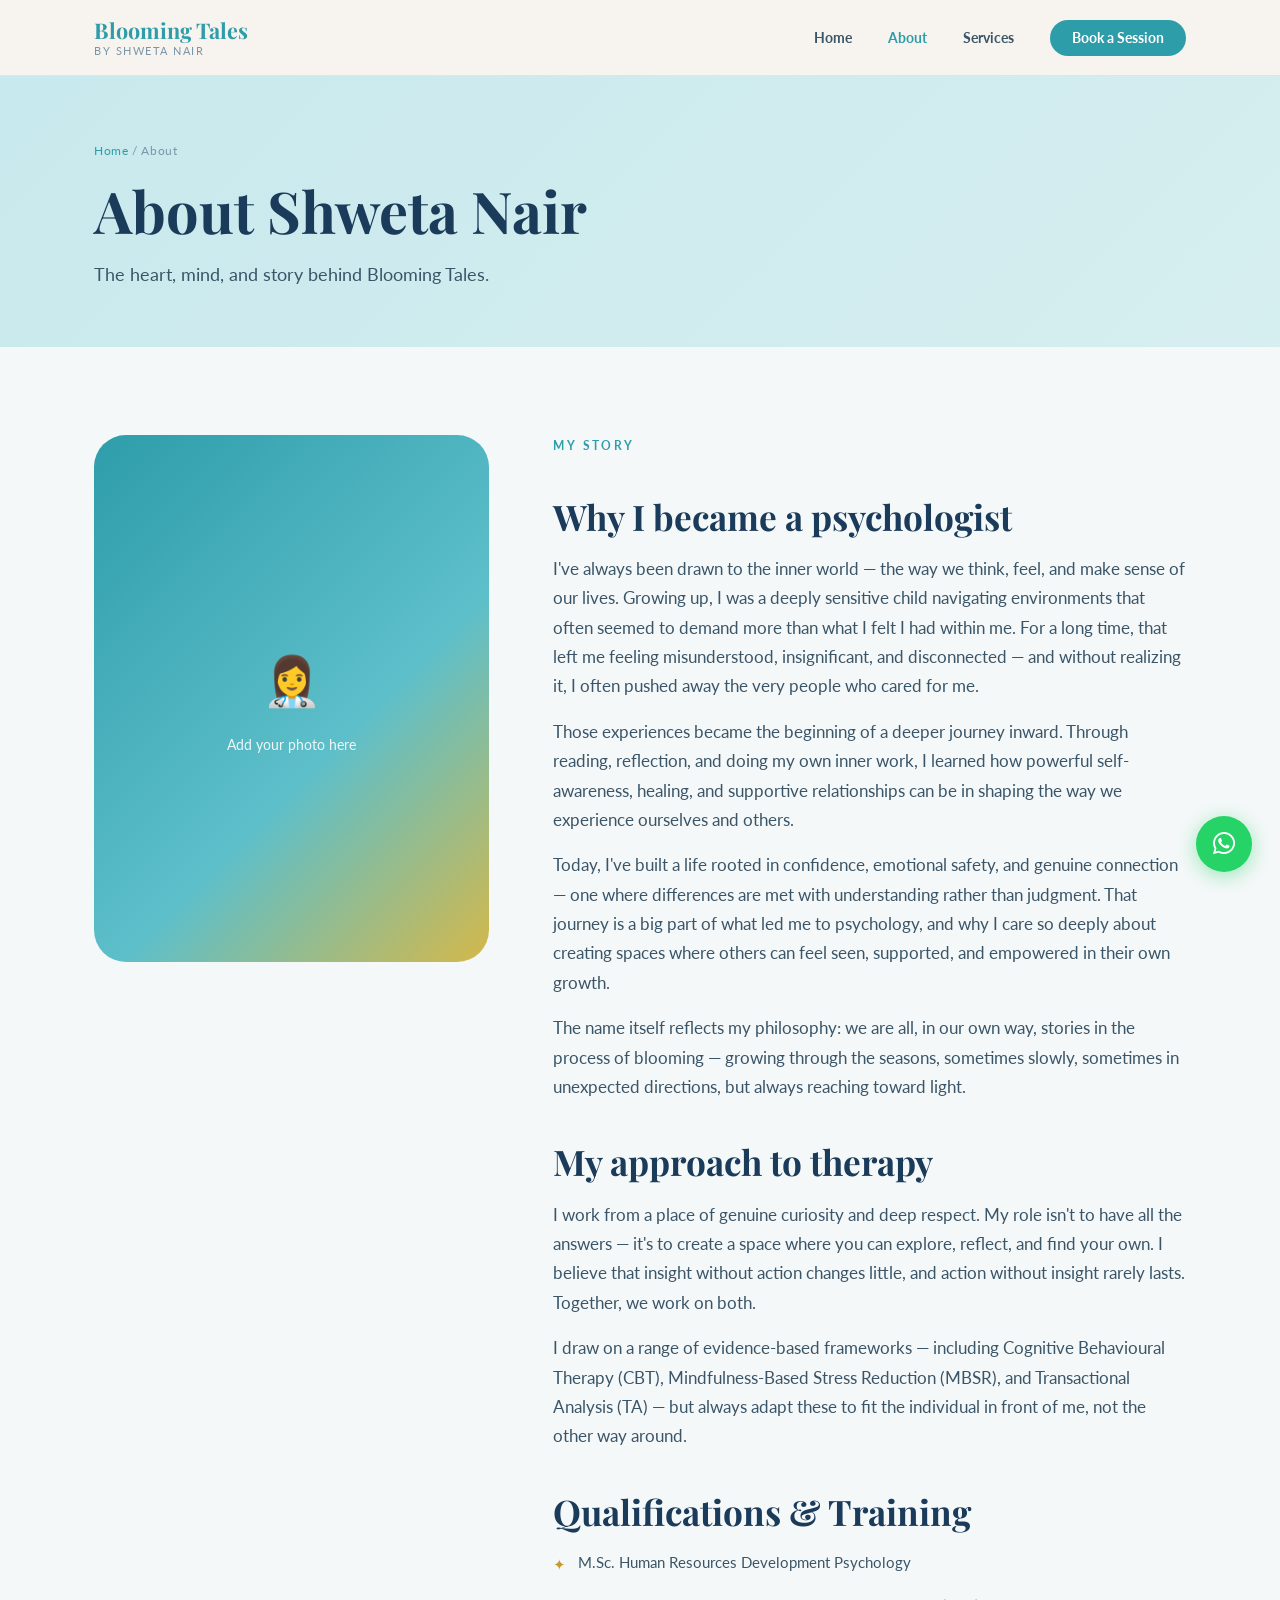
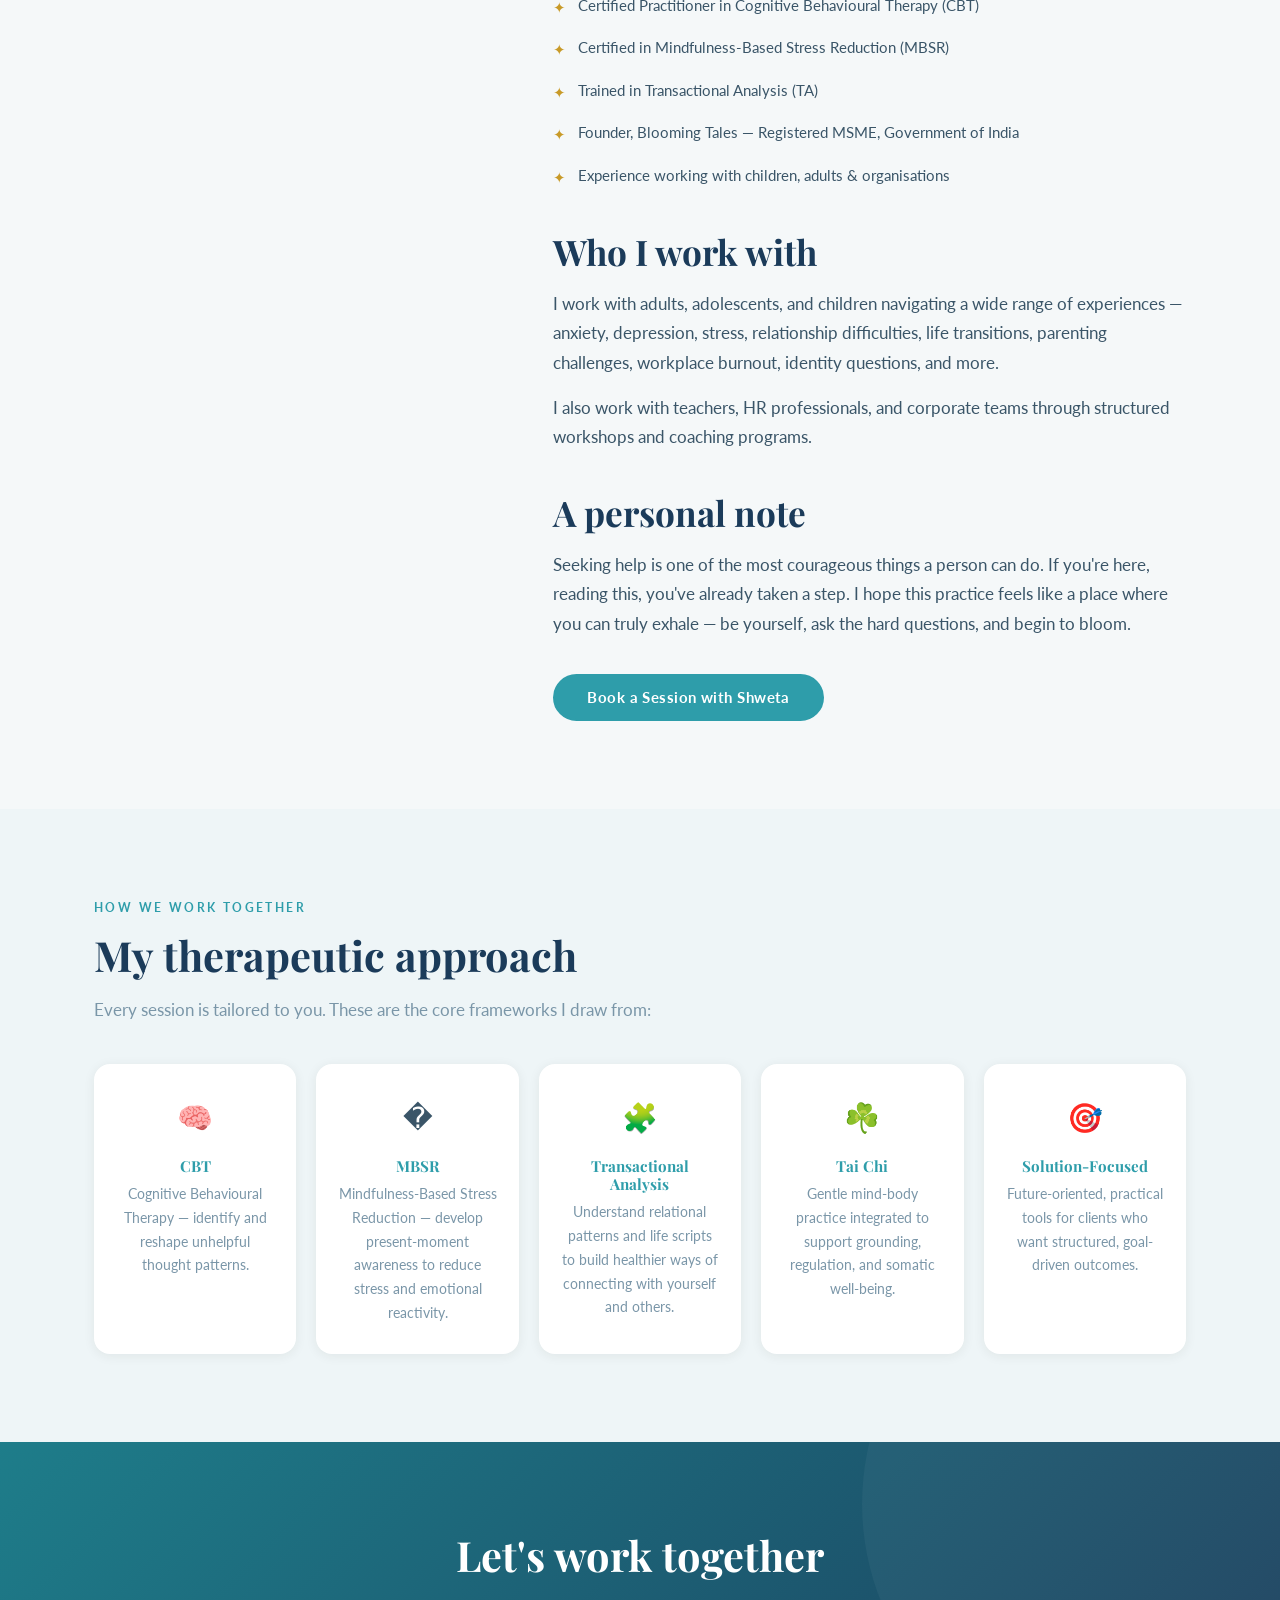
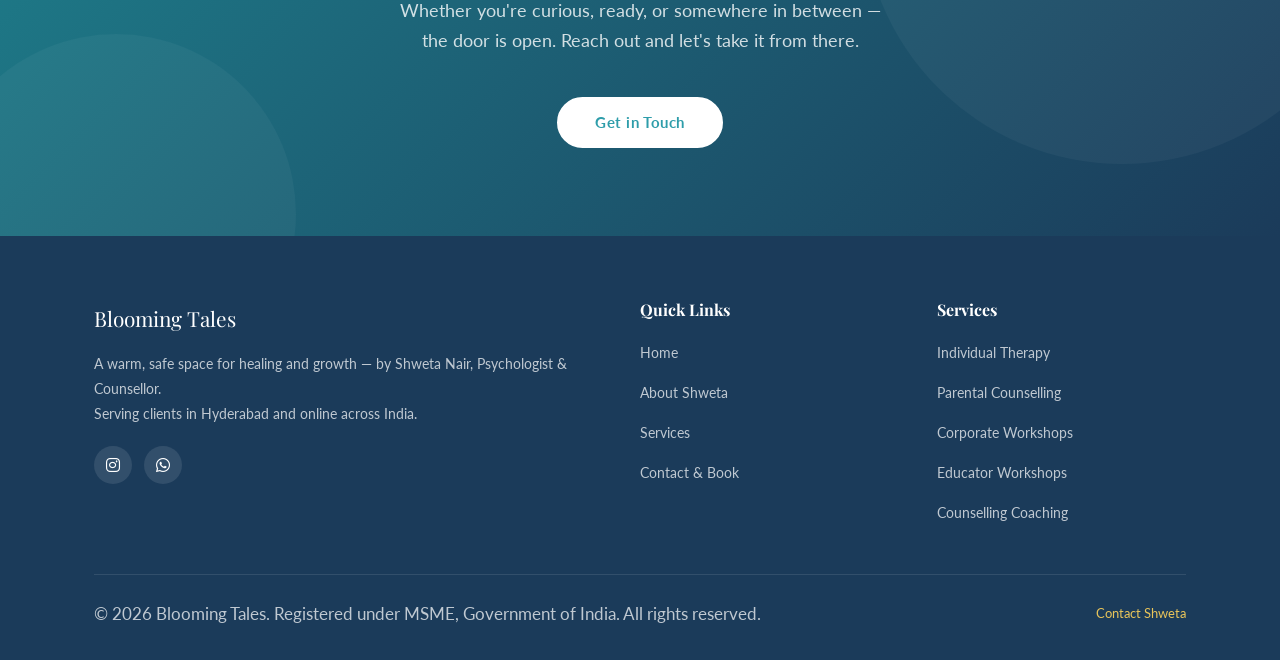
==== about.html @ bc3c0302 "Add files via upload" ====
<!DOCTYPE html>
<html lang="en">
<head>
  <meta charset="UTF-8" />
  <meta name="viewport" content="width=device-width, initial-scale=1.0" />
  <meta name="description" content="Meet Shweta Nair — the psychologist and founder behind Blooming Tales. Her approach, qualifications, and story." />
  <title>About Shweta Nair | Blooming Tales</title>
  <link rel="preconnect" href="https://fonts.googleapis.com" />
  <link rel="preconnect" href="https://fonts.gstatic.com" crossorigin />
  <link href="https://fonts.googleapis.com/css2?family=Playfair+Display:ital,wght@0,400;0,600;0,700;1,400&family=Lato:wght@300;400;700&display=swap" rel="stylesheet" />
  <link rel="stylesheet" href="css/styles.css" />
  <link rel="stylesheet" href="https://cdnjs.cloudflare.com/ajax/libs/font-awesome/6.5.1/css/all.min.css" />
</head>
<body>

  <!-- ========================================================
       NAVBAR
       ======================================================== -->
  <nav class="navbar" role="navigation" aria-label="Main navigation">
    <div class="container">
      <div class="navbar-inner">
        <a href="index.html" class="nav-logo">
          Blooming Tales
          <span>by Shweta Nair</span>
        </a>

        <ul class="nav-links" id="navLinks" role="list">
          <li><a href="index.html">Home</a></li>
          <li><a href="about.html" aria-current="page">About</a></li>
          <li><a href="services.html">Services</a></li>
          <li><a href="contact.html" class="nav-cta">Book a Session</a></li>
        </ul>

        <button class="nav-hamburger" id="hamburger" aria-label="Toggle menu" aria-expanded="false" aria-controls="navLinks">
          <span></span>
          <span></span>
          <span></span>
        </button>
      </div>
    </div>
  </nav>

  <!-- ========================================================
       PAGE HERO
       ======================================================== -->
  <section class="page-hero" aria-labelledby="page-title">
    <div class="container">
      <div class="breadcrumb" aria-label="Breadcrumb">
        <a href="index.html">Home</a>
        <span> / About</span>
      </div>
      <h1 id="page-title">About Shweta Nair</h1>
      <p>The heart, mind, and story behind Blooming Tales.</p>
    </div>
  </section>

  <!-- ========================================================
       ABOUT — MAIN CONTENT
       ======================================================== -->
  <section class="section about-full-section" aria-labelledby="about-main-heading">
    <div class="container">
      <div class="about-full-grid">

        <!-- Sticky photo column -->
        <div class="about-full-photo" role="img" aria-label="Shweta Nair">
          <!--
            TO UPDATE: Replace with:
            <img src="images/shweta-about.jpg" alt="Shweta Nair, Psychologist and founder of Blooming Tales" />
          -->
          <div class="about-full-photo-placeholder">
            <div class="icon">👩‍⚕️</div>
            <p>Add your photo here</p>
          </div>
        </div>

        <!-- Content column -->
        <div class="about-content">

          <p class="section-label">My story</p>
          <h2 id="about-main-heading">Why I became a psychologist</h2>
          <p>
            I've always been drawn to the inner world — the way we think, feel, and make sense of our lives. Growing up, I was a deeply sensitive child navigating environments that often seemed to demand more than what I felt I had within me. For a long time, that left me feeling misunderstood, insignificant, and disconnected — and without realizing it, I often pushed away the very people who cared for me.
          </p>
          <p>
            Those experiences became the beginning of a deeper journey inward. Through reading, reflection, and doing my own inner work, I learned how powerful self-awareness, healing, and supportive relationships can be in shaping the way we experience ourselves and others.
          </p>
          <p>
            Today, I've built a life rooted in confidence, emotional safety, and genuine connection — one where differences are met with understanding rather than judgment. That journey is a big part of what led me to psychology, and why I care so deeply about creating spaces where others can feel seen, supported, and empowered in their own growth.
          </p>
          <p>
            The name itself reflects my philosophy: we are all, in our own way, stories in the process of blooming — growing through the seasons, sometimes slowly, sometimes in unexpected directions, but always reaching toward light.
          </p>

          <h2>My approach to therapy</h2>
          <p>
            I work from a place of genuine curiosity and deep respect. My role isn't to have all the answers — it's to create a space where you can explore, reflect, and find your own. I believe that insight without action changes little, and action without insight rarely lasts. Together, we work on both.
          </p>
          <p>
            I draw on a range of evidence-based frameworks — including Cognitive Behavioural Therapy (CBT), Mindfulness-Based Stress Reduction (MBSR), and Transactional Analysis (TA) — but always adapt these to fit the individual in front of me, not the other way around.
          </p>

          <h2>Qualifications &amp; Training</h2>
          <ul class="credentials-list" role="list">
            <li>M.Sc. Human Resources Development Psychology</li>
            <li>Certified Practitioner in Cognitive Behavioural Therapy (CBT)</li>
            <li>Certified in Mindfulness-Based Stress Reduction (MBSR)</li>
            <li>Trained in Transactional Analysis (TA)</li>
            <li>Founder, Blooming Tales — Registered MSME, Government of India</li>
            <li>Experience working with children, adults &amp; organisations</li>
            <!-- TO UPDATE: Add university name, registration body (e.g. RCI), and years of experience when ready -->
          </ul>

          <h2>Who I work with</h2>
          <p>
            I work with adults, adolescents, and children navigating a wide range of experiences — anxiety, depression, stress, relationship difficulties, life transitions, parenting challenges, workplace burnout, identity questions, and more.
          </p>
          <p>
            I also work with teachers, HR professionals, and corporate teams through structured workshops and coaching programs.
          </p>

          <h2>A personal note</h2>
          <p>
            Seeking help is one of the most courageous things a person can do. If you're here, reading this, you've already taken a step. I hope this practice feels like a place where you can truly exhale — be yourself, ask the hard questions, and begin to bloom.
          </p>

          <div style="margin-top: 36px;">
            <a href="contact.html" class="btn btn-primary">Book a Session with Shweta</a>
          </div>

        </div>
      </div>
    </div>
  </section>

  <!-- ========================================================
       THERAPEUTIC APPROACH CARDS
       ======================================================== -->
  <section class="section approach-section" aria-labelledby="approach-heading">
    <div class="container">
      <p class="section-label">How we work together</p>
      <h2 class="section-title" id="approach-heading">My therapeutic approach</h2>
      <p class="section-subtitle">
        Every session is tailored to you. These are the core frameworks I draw from:
      </p>

      <div class="approach-grid">

        <div class="approach-card">
          <div class="icon">🧠</div>
          <h4>CBT</h4>
          <p>Cognitive Behavioural Therapy — identify and reshape unhelpful thought patterns.</p>
        </div>

        <div class="approach-card">
          <div class="icon">�</div>
          <h4>MBSR</h4>
          <p>Mindfulness-Based Stress Reduction — develop present-moment awareness to reduce stress and emotional reactivity.</p>
        </div>

        <div class="approach-card">
          <div class="icon">🧩</div>
          <h4>Transactional Analysis</h4>
          <p>Understand relational patterns and life scripts to build healthier ways of connecting with yourself and others.</p>
        </div>

        <div class="approach-card">
          <div class="icon">☘️</div>
          <h4>Tai Chi</h4>
          <p>Gentle mind-body practice integrated to support grounding, regulation, and somatic well-being.</p>
        </div>

        <div class="approach-card">
          <div class="icon">🎯</div>
          <h4>Solution-Focused</h4>
          <p>Future-oriented, practical tools for clients who want structured, goal-driven outcomes.</p>
        </div>

      </div>
    </div>
  </section>

  <!-- ========================================================
       CTA BANNER
       ======================================================== -->
  <section class="cta-banner" aria-labelledby="cta-heading">
    <div class="container">
      <h2 id="cta-heading">Let's work together</h2>
      <p>Whether you're curious, ready, or somewhere in between — the door is open. Reach out and let's take it from there.</p>
      <a href="contact.html" class="btn btn-white">Get in Touch</a>
    </div>
  </section>

  <!-- ========================================================
       FOOTER
       ======================================================== -->
  <footer class="footer" role="contentinfo">
    <div class="container">
      <div class="footer-grid">
        <div class="footer-brand">
          <div class="footer-logo">Blooming Tales</div>
          <p>
            A warm, safe space for healing and growth — by Shweta Nair, Psychologist &amp; Counsellor.<br />
            Serving clients in Hyderabad and online across India.
          </p>
          <div class="social-links">
            <a href="https://www.instagram.com/bloomingtales_counselling"
               target="_blank"
               rel="noopener noreferrer"
               class="social-link"
               aria-label="Follow Blooming Tales on Instagram">
              <i class="fab fa-instagram" aria-hidden="true"></i>
            </a>
            <a href="https://wa.me/918939050599"
               target="_blank"
               rel="noopener noreferrer"
               class="social-link social-link--whatsapp"
               aria-label="Chat with Blooming Tales on WhatsApp">
              <i class="fab fa-whatsapp" aria-hidden="true"></i>
            </a>
          </div>
        </div>
        <div class="footer-col">
          <h4>Quick Links</h4>
          <ul>
            <li><a href="index.html">Home</a></li>
            <li><a href="about.html">About Shweta</a></li>
            <li><a href="services.html">Services</a></li>
            <li><a href="contact.html">Contact &amp; Book</a></li>
          </ul>
        </div>
        <div class="footer-col">
          <h4>Services</h4>
          <ul>
            <li><a href="services.html#individual">Individual Therapy</a></li>
            <li><a href="services.html#parental">Parental Counselling</a></li>
            <li><a href="services.html#corporate">Corporate Workshops</a></li>
            <li><a href="services.html#teachers">Educator Workshops</a></li>
            <li><a href="services.html#coaching">Counselling Coaching</a></li>
          </ul>
        </div>
      </div>
      <div class="footer-bottom">
        <p>© 2026 Blooming Tales. Registered under MSME, Government of India. All rights reserved.</p>
        <a href="contact.html">Contact Shweta</a>
      </div>
    </div>
  </footer>

  <a href="https://wa.me/918939050599"
     target="_blank"
     rel="noopener noreferrer"
     class="whatsapp-float"
     aria-label="Chat with Shweta on WhatsApp">
    <i class="fab fa-whatsapp" aria-hidden="true"></i>
  </a>

  <script src="js/main.js"></script>
</body>
</html>
---- css/styles.css ----
/* ============================================================
   BLOOMING TALES — GLOBAL STYLES
   Psychologist website for Shweta Nair
   Colour palette: Sage Green + Terracotta + Earthy Cream
   ============================================================ */

/* Google Fonts */
@import url('https://fonts.googleapis.com/css2?family=Playfair+Display:ital,wght@0,400;0,600;0,700;1,400&family=Lato:wght@300;400;700&display=swap');

/* ============================================================
   DESIGN TOKENS
   ============================================================ */
:root {
  /* Colours — sourced from Blooming Tales logo */
  --color-bg:            #F5F8F9;  /* cool-warm cream — page background */
  --color-card:          #F9FBFC;  /* card background */
  --color-cream:         #EEF5F7;  /* section alt background */
  --color-white:         #FFFFFF;

  --color-green:         #2E9DAA;  /* primary — logo teal */
  --color-green-dark:    #1E7D8A;
  --color-green-light:   #5DBFCA;
  --color-green-pale:    #C8E9ED;  /* tints, badges */

  --color-terracotta:    #C89A28;  /* accent — logo gold */
  --color-terracotta-dk: #A87E18;
  --color-amber:         #E8C45A;  /* secondary gold accent */

  --color-brown-dark:    #1B3B5A;  /* headings — deep navy-teal from logo */
  --color-brown-mid:     #3A5568;  /* body text */
  --color-brown-light:   #7A96A8;  /* muted text */

  /* Typography */
  --font-heading: 'Playfair Display', Georgia, serif;
  --font-body:    'Lato', 'Helvetica Neue', Arial, sans-serif;

  /* Spacing */
  --spacing-section: 88px;
  --container-width: 1140px;

  /* Shape */
  --radius-sm:   8px;
  --radius-md:   16px;
  --radius-lg:   32px;
  --radius-full: 9999px;

  /* Shadows */
  --shadow-sm: 0 2px 12px rgba(46, 36, 32, 0.07);
  --shadow-md: 0 6px 32px rgba(46, 36, 32, 0.13);
  --shadow-lg: 0 16px 48px rgba(46, 36, 32, 0.15);
}

/* ============================================================
   RESET & BASE
   ============================================================ */
*, *::before, *::after {
  box-sizing: border-box;
  margin: 0;
  padding: 0;
}

html {
  scroll-behavior: smooth;
  font-size: 16px;
}

body {
  background-color: var(--color-bg);
  color: var(--color-brown-mid);
  font-family: var(--font-body);
  line-height: 1.75;
  -webkit-font-smoothing: antialiased;
}

img {
  max-width: 100%;
  height: auto;
  display: block;
}

a {
  color: inherit;
  text-decoration: none;
}

ul { list-style: none; }

/* ============================================================
   TYPOGRAPHY
   ============================================================ */
h1, h2, h3, h4 {
  font-family: var(--font-heading);
  color: var(--color-brown-dark);
  line-height: 1.2;
}

h1 { font-size: clamp(2.2rem, 5vw, 3.6rem); }
h2 { font-size: clamp(1.8rem, 3.5vw, 2.6rem); }
h3 { font-size: clamp(1.15rem, 2vw, 1.5rem); }
h4 { font-size: 1rem; }
p  { font-size: 1.05rem; }

/* ============================================================
   LAYOUT UTILITIES
   ============================================================ */
.container {
  max-width: var(--container-width);
  margin: 0 auto;
  padding: 0 24px;
}

.section {
  padding: var(--spacing-section) 0;
}

.section-label {
  font-size: 0.75rem;
  font-family: var(--font-body);
  font-weight: 700;
  letter-spacing: 0.2em;
  text-transform: uppercase;
  color: var(--color-green);
  margin-bottom: 12px;
}

.section-title { margin-bottom: 16px; }

.section-subtitle {
  font-size: 1.05rem;
  color: var(--color-brown-light);
  max-width: 600px;
  line-height: 1.7;
}

.text-center { text-align: center; }
.text-center .section-subtitle { margin-left: auto; margin-right: auto; }

/* ============================================================
   BUTTONS
   ============================================================ */
.btn {
  display: inline-block;
  padding: 14px 32px;
  border-radius: var(--radius-full);
  font-family: var(--font-body);
  font-size: 0.92rem;
  font-weight: 700;
  letter-spacing: 0.03em;
  cursor: pointer;
  transition: all 0.25s ease;
  border: 2px solid transparent;
  line-height: 1;
}

.btn-primary {
  background-color: var(--color-green);
  color: var(--color-white);
  border-color: var(--color-green);
}
.btn-primary:hover {
  background-color: var(--color-green-dark);
  border-color: var(--color-green-dark);
  transform: translateY(-2px);
  box-shadow: var(--shadow-md);
}

.btn-outline {
  background-color: transparent;
  color: var(--color-green);
  border-color: var(--color-green);
}
.btn-outline:hover {
  background-color: var(--color-green);
  color: var(--color-white);
  transform: translateY(-2px);
}

.btn-accent {
  background-color: var(--color-terracotta);
  color: var(--color-white);
  border-color: var(--color-terracotta);
}
.btn-accent:hover {
  background-color: var(--color-terracotta-dk);
  border-color: var(--color-terracotta-dk);
  transform: translateY(-2px);
  box-shadow: var(--shadow-md);
}

/* ============================================================
   NAVBAR
   ============================================================ */
.navbar {
  position: sticky;
  top: 0;
  z-index: 100;
  background-color: rgba(247, 243, 238, 0.96);
  backdrop-filter: blur(10px);
  -webkit-backdrop-filter: blur(10px);
  border-bottom: 1px solid rgba(74, 124, 89, 0.12);
  padding: 18px 0;
}

.navbar-inner {
  display: flex;
  align-items: center;
  justify-content: space-between;
}

.nav-logo {
  font-family: var(--font-heading);
  font-size: 1.35rem;
  font-weight: 700;
  color: var(--color-green);
  line-height: 1.2;
}

.nav-logo span {
  display: block;
  font-family: var(--font-body);
  font-size: 0.68rem;
  font-weight: 400;
  letter-spacing: 0.14em;
  text-transform: uppercase;
  color: var(--color-brown-light);
}

.nav-links {
  display: flex;
  align-items: center;
  gap: 36px;
}

.nav-links a {
  font-size: 0.9rem;
  font-weight: 700;
  color: var(--color-brown-mid);
  transition: color 0.2s;
}
.nav-links a:hover { color: var(--color-green); }

.nav-links .nav-cta {
  background-color: var(--color-green);
  color: var(--color-white);
  padding: 10px 22px;
  border-radius: var(--radius-full);
  font-size: 0.85rem;
}
.nav-links .nav-cta:hover {
  background-color: var(--color-green-dark);
  color: var(--color-white);
}

.nav-hamburger {
  display: none;
  flex-direction: column;
  gap: 5px;
  cursor: pointer;
  padding: 6px;
  border: none;
  background: none;
}
.nav-hamburger span {
  display: block;
  width: 24px;
  height: 2px;
  background-color: var(--color-brown-dark);
  border-radius: 2px;
  transition: all 0.3s;
}

/* ============================================================
   HERO SECTION
   ============================================================ */
.hero {
  padding: 80px 0 70px;
}

.hero-inner {
  display: grid;
  grid-template-columns: 1fr 1fr;
  gap: 64px;
  align-items: center;
}

.hero-badge {
  display: inline-block;
  background-color: var(--color-green-pale);
  color: var(--color-green);
  font-size: 0.72rem;
  font-weight: 700;
  letter-spacing: 0.15em;
  text-transform: uppercase;
  padding: 7px 18px;
  border-radius: var(--radius-full);
  margin-bottom: 22px;
}

.hero-title {
  margin-bottom: 22px;
}
.hero-title em {
  font-style: italic;
  color: var(--color-terracotta);
}

.hero-sub {
  font-size: 1.1rem;
  color: var(--color-brown-light);
  margin-bottom: 40px;
  max-width: 480px;
  line-height: 1.8;
}

.hero-actions {
  display: flex;
  gap: 16px;
  flex-wrap: wrap;
}

/* Hero image column */
.hero-image { position: relative; }

.hero-image-wrap {
  border-radius: var(--radius-lg);
  overflow: hidden;
  aspect-ratio: 4/5;
  background: linear-gradient(135deg, var(--color-green-pale) 0%, #D6EEF0 100%);
  display: flex;
  align-items: center;
  justify-content: center;
}

.hero-image-wrap img {
  width: 100%;
  height: 100%;
  object-fit: cover;
}

.hero-image-placeholder {
  text-align: center;
  padding: 40px;
  color: var(--color-green);
}
.hero-image-placeholder .icon { font-size: 3rem; margin-bottom: 12px; }
.hero-image-placeholder p { font-size: 0.85rem; color: var(--color-brown-light); }

.hero-badge-float {
  position: absolute;
  bottom: -24px;
  left: -24px;
  background-color: var(--color-white);
  border-radius: var(--radius-md);
  padding: 18px 22px;
  box-shadow: var(--shadow-lg);
}
.hero-badge-float strong {
  display: block;
  font-family: var(--font-heading);
  font-size: 1.6rem;
  color: var(--color-green);
  line-height: 1;
}
.hero-badge-float span {
  font-size: 0.75rem;
  color: var(--color-brown-light);
  display: block;
  margin-top: 4px;
}

/* ============================================================
   TRUST BAR
   ============================================================ */
.trust-bar {
  background: linear-gradient(90deg, #1B3B5A 0%, #2E9DAA 100%);
  padding: 28px 0;
}

.trust-bar-inner {
  display: flex;
  justify-content: center;
  gap: 64px;
  flex-wrap: wrap;
}

.trust-item { text-align: center; color: var(--color-white); }
.trust-item strong {
  display: block;
  font-family: var(--font-heading);
  font-size: 1.05rem;
  font-weight: 600;
}
.trust-item span { font-size: 0.78rem; opacity: 0.82; letter-spacing: 0.04em; }

/* ============================================================
   ABOUT TEASER (Homepage)
   ============================================================ */
.about-teaser .about-inner {
  display: grid;
  grid-template-columns: 1fr 1.2fr;
  gap: 64px;
  align-items: center;
}

.about-photo {
  border-radius: var(--radius-lg);
  overflow: hidden;
  aspect-ratio: 4/5;
  background: linear-gradient(135deg, #2E9DAA 0%, #5DBFCA 60%, #D4B84A 100%);
  display: flex;
  align-items: center;
  justify-content: center;
  max-width: 380px;
}

.about-photo-placeholder {
  text-align: center;
  padding: 40px;
  color: var(--color-white);
}
.about-photo-placeholder .icon { font-size: 3rem; margin-bottom: 12px; }
.about-photo-placeholder p { font-size: 0.85rem; opacity: 0.9; }

.about-photo img {
  width: 100%;
  height: 100%;
  object-fit: cover;
}

.about-text .section-title { margin-bottom: 16px; }
.about-text p { margin-bottom: 16px; }

.about-credentials {
  display: flex;
  flex-direction: column;
  gap: 10px;
  margin: 24px 0 32px;
}

.credential-item {
  display: flex;
  align-items: flex-start;
  gap: 10px;
  font-size: 0.9rem;
  color: var(--color-brown-mid);
}
.credential-item::before {
  content: '✦';
  color: var(--color-terracotta);
  flex-shrink: 0;
  margin-top: 2px;
}

/* ============================================================
   SERVICES OVERVIEW (Homepage)
   ============================================================ */
.services-overview {
  background-color: var(--color-cream);
}

.services-grid {
  display: grid;
  grid-template-columns: repeat(auto-fit, minmax(240px, 1fr));
  gap: 24px;
  margin-top: 48px;
}

.service-card {
  background-color: var(--color-white);
  border-radius: var(--radius-md);
  padding: 32px 28px;
  box-shadow: var(--shadow-sm);
  transition: all 0.3s ease;
  border-bottom: 3px solid transparent;
}
.service-card:hover {
  transform: translateY(-6px);
  box-shadow: var(--shadow-md);
  border-bottom-color: var(--color-green);
}

.service-icon { font-size: 2.2rem; margin-bottom: 18px; }
.service-card h3 { font-size: 1.15rem; margin-bottom: 10px; }
.service-card p  { font-size: 0.9rem; color: var(--color-brown-light); }

.services-cta {
  text-align: center;
  margin-top: 44px;
}

/* ============================================================
   WHY BLOOMING TALES
   ============================================================ */
.why-section .why-grid {
  display: grid;
  grid-template-columns: repeat(auto-fit, minmax(260px, 1fr));
  gap: 28px;
  margin-top: 48px;
}

.why-card {
  padding: 36px 30px;
  border-radius: var(--radius-md);
  background-color: var(--color-card);
  border-left: 4px solid var(--color-green-pale);
  transition: border-color 0.3s;
}
.why-card:hover { border-left-color: var(--color-green); }

.why-number {
  font-family: var(--font-heading);
  font-size: 2.8rem;
  color: var(--color-green-pale);
  line-height: 1;
  margin-bottom: 16px;
  font-weight: 700;
}

.why-card h3 { margin-bottom: 10px; }
.why-card p  { font-size: 0.95rem; color: var(--color-brown-light); }

/* ============================================================
   CTA BANNER
   ============================================================ */
.cta-banner {
  background: linear-gradient(135deg, #1E7D8A 0%, #1B3B5A 100%);
  padding: 88px 0;
  text-align: center;
  position: relative;
  overflow: hidden;
}

.cta-banner::before {
  content: '';
  position: absolute;
  top: -50%;
  right: -8%;
  width: 520px;
  height: 520px;
  border-radius: 50%;
  background: rgba(255, 255, 255, 0.04);
}

.cta-banner::after {
  content: '';
  position: absolute;
  bottom: -40%;
  left: -5%;
  width: 360px;
  height: 360px;
  border-radius: 50%;
  background: rgba(255, 255, 255, 0.04);
}

.cta-banner .container { position: relative; z-index: 1; }
.cta-banner h2 { color: var(--color-white); margin-bottom: 16px; }
.cta-banner p  { color: rgba(255,255,255,0.8); max-width: 500px; margin: 0 auto 40px; font-size: 1.1rem; }

.cta-banner .btn-white {
  background-color: var(--color-white);
  color: var(--color-green);
  border-color: var(--color-white);
  font-size: 0.95rem;
  padding: 16px 36px;
}
.cta-banner .btn-white:hover {
  background-color: var(--color-cream);
  transform: translateY(-2px);
  box-shadow: 0 8px 24px rgba(0,0,0,0.18);
}

/* ============================================================
   FOOTER
   ============================================================ */
.footer {
  background-color: var(--color-brown-dark);
  color: rgba(255, 255, 255, 0.72);
  padding: 64px 0 32px;
}

.footer-grid {
  display: grid;
  grid-template-columns: 2fr 1fr 1fr;
  gap: 48px;
  margin-bottom: 48px;
}

.footer-logo {
  font-family: var(--font-heading);
  font-size: 1.3rem;
  color: var(--color-white);
  margin-bottom: 14px;
}

.footer-brand p {
  font-size: 0.9rem;
  line-height: 1.75;
  margin-bottom: 20px;
}

.footer-col h4 {
  font-family: var(--font-heading);
  color: var(--color-white);
  font-size: 1rem;
  margin-bottom: 18px;
}

.footer-col ul {
  display: flex;
  flex-direction: column;
  gap: 12px;
}

.footer-col ul li a {
  font-size: 0.88rem;
  transition: color 0.2s;
}
.footer-col ul li a:hover { color: var(--color-amber); }

.social-links {
  display: flex;
  gap: 12px;
}

.social-link {
  width: 38px;
  height: 38px;
  border-radius: 50%;
  background-color: rgba(255, 255, 255, 0.1);
  display: flex;
  align-items: center;
  justify-content: center;
  font-size: 1rem;
  transition: background-color 0.2s;
  color: var(--color-white);
}
.social-link:hover { background-color: var(--color-green); }
.social-link--whatsapp:hover { background-color: #25D366; }

/* ============================================================
   FLOATING WHATSAPP BUTTON
   ============================================================ */
.whatsapp-float {
  position: fixed;
  bottom: 28px;
  right: 28px;
  z-index: 999;
  width: 56px;
  height: 56px;
  background-color: #25D366;
  border-radius: 50%;
  display: flex;
  align-items: center;
  justify-content: center;
  box-shadow: 0 4px 20px rgba(37, 211, 102, 0.45);
  transition: transform 0.2s, box-shadow 0.2s;
  text-decoration: none;
  color: var(--color-white);
  font-size: 1.6rem;
}
.whatsapp-float:hover {
  transform: scale(1.1);
  box-shadow: 0 6px 28px rgba(37, 211, 102, 0.6);
  color: var(--color-white);
}

.footer-bottom {
  border-top: 1px solid rgba(255, 255, 255, 0.1);
  padding-top: 24px;
  display: flex;
  justify-content: space-between;
  align-items: center;
  flex-wrap: wrap;
  gap: 12px;
  font-size: 0.8rem;
}

.footer-bottom a { color: var(--color-amber); }
.footer-bottom a:hover { text-decoration: underline; }

/* ============================================================
   PAGE HERO (internal pages: About, Services, Contact)
   ============================================================ */
.page-hero {
  background: linear-gradient(135deg, var(--color-green-pale) 0%, #D6EEF0 100%);
  padding: 64px 0 56px;
}

.breadcrumb {
  font-size: 0.78rem;
  color: var(--color-green);
  margin-bottom: 14px;
  letter-spacing: 0.05em;
}
.breadcrumb a { color: var(--color-green); transition: opacity 0.2s; }
.breadcrumb a:hover { opacity: 0.7; }
.breadcrumb span { color: var(--color-brown-light); }

.page-hero h1 { margin-bottom: 14px; }

.page-hero p {
  font-size: 1.1rem;
  color: var(--color-brown-mid);
  max-width: 580px;
  line-height: 1.8;
}

/* ============================================================
   ABOUT PAGE — Full Layout
   ============================================================ */
.about-full-section { background-color: var(--color-bg); }

.about-full-grid {
  display: grid;
  grid-template-columns: 1fr 1.6fr;
  gap: 64px;
  align-items: start;
}

.about-full-photo {
  border-radius: var(--radius-lg);
  overflow: hidden;
  aspect-ratio: 3/4;
  background: linear-gradient(135deg, #2E9DAA 0%, #5DBFCA 60%, #D4B84A 100%);
  display: flex;
  align-items: center;
  justify-content: center;
  position: sticky;
  top: 100px;
}

.about-full-photo img {
  width: 100%;
  height: 100%;
  object-fit: cover;
}

.about-full-photo-placeholder {
  text-align: center;
  padding: 40px;
  color: var(--color-white);
}
.about-full-photo-placeholder .icon { font-size: 3rem; margin-bottom: 12px; }
.about-full-photo-placeholder p { font-size: 0.85rem; opacity: 0.9; }

.about-content h2 {
  font-size: clamp(1.6rem, 3vw, 2.2rem);
  margin-top: 40px;
  margin-bottom: 16px;
}
.about-content h2:first-child { margin-top: 0; }
.about-content p { margin-bottom: 16px; }

.credentials-list {
  display: flex;
  flex-direction: column;
  gap: 14px;
  margin: 8px 0 24px;
}

.credentials-list li {
  display: flex;
  gap: 12px;
  align-items: flex-start;
  font-size: 0.95rem;
}

.credentials-list li::before {
  content: '✦';
  color: var(--color-terracotta);
  flex-shrink: 0;
  margin-top: 2px;
}

.approach-section { background-color: var(--color-cream); }

.approach-grid {
  display: grid;
  grid-template-columns: repeat(auto-fit, minmax(200px, 1fr));
  gap: 20px;
  margin-top: 40px;
}

.approach-card {
  background-color: var(--color-white);
  padding: 28px 22px;
  border-radius: var(--radius-md);
  text-align: center;
  box-shadow: var(--shadow-sm);
}
.approach-card .icon { font-size: 1.8rem; margin-bottom: 14px; }
.approach-card h4 { color: var(--color-green); margin-bottom: 8px; font-size: 0.95rem; }
.approach-card p { font-size: 0.85rem; color: var(--color-brown-light); }

/* ============================================================
   SERVICES PAGE
   ============================================================ */
.services-list { background-color: var(--color-bg); }

.service-block {
  display: grid;
  grid-template-columns: 1fr 1.8fr;
  gap: 48px;
  align-items: center;
  background-color: var(--color-white);
  border-radius: var(--radius-lg);
  padding: 48px 44px;
  box-shadow: var(--shadow-sm);
  margin-bottom: 32px;
}

.service-block:nth-child(even) {
  direction: rtl;
}
.service-block:nth-child(even) > * {
  direction: ltr;
}

.service-block-icon {
  background: linear-gradient(135deg, var(--color-green-pale), #D6EEF0);
  border-radius: var(--radius-md);
  aspect-ratio: 1/1;
  display: flex;
  align-items: center;
  justify-content: center;
  font-size: 3.5rem;
  max-width: 180px;
}

.service-block-body h3 {
  font-size: clamp(1.3rem, 2.5vw, 1.7rem);
  margin-bottom: 14px;
}

.service-block-body p { margin-bottom: 12px; }

.service-highlights {
  display: flex;
  flex-direction: column;
  gap: 8px;
  margin: 16px 0;
}

.service-highlights li {
  display: flex;
  gap: 10px;
  font-size: 0.9rem;
  color: var(--color-brown-mid);
}

.service-highlights li::before {
  content: '→';
  color: var(--color-green);
  flex-shrink: 0;
  font-weight: 700;
}

.service-tag {
  display: inline-block;
  background-color: var(--color-green-pale);
  color: var(--color-green);
  font-size: 0.75rem;
  font-weight: 700;
  letter-spacing: 0.08em;
  padding: 5px 12px;
  border-radius: var(--radius-full);
  margin-top: 8px;
}

.service-price {
  display: inline-flex;
  align-items: center;
  gap: 8px;
  background-color: #FDF6E3;
  border: 1.5px solid var(--color-terracotta);
  border-radius: var(--radius-full);
  padding: 6px 16px;
  margin-top: 12px;
}

.service-price .price-label {
  font-size: 0.7rem;
  font-weight: 700;
  text-transform: uppercase;
  letter-spacing: 0.1em;
  color: var(--color-brown-light);
}

.service-price .price-amount {
  font-family: var(--font-heading);
  font-size: 1.1rem;
  font-weight: 700;
  color: var(--color-terracotta);
}

.service-price--custom .price-amount {
  font-size: 0.95rem;
  letter-spacing: 0.02em;
}

/* ============================================================
   PRICING CARDS
   ============================================================ */
.pricing-section { background-color: var(--color-cream); }

.pricing-grid {
  display: grid;
  grid-template-columns: repeat(auto-fit, minmax(200px, 1fr));
  gap: 24px;
}

.pricing-card {
  background-color: var(--color-white);
  border-radius: var(--radius-md);
  padding: 36px 28px 32px;
  box-shadow: var(--shadow-sm);
  text-align: center;
  display: flex;
  flex-direction: column;
  align-items: center;
  transition: transform 0.25s ease, box-shadow 0.25s ease;
}

.pricing-card:hover {
  transform: translateY(-5px);
  box-shadow: var(--shadow-md);
}

.pricing-card-icon {
  width: 64px;
  height: 64px;
  background-color: #F4DDD4;
  border-radius: var(--radius-sm);
  display: flex;
  align-items: center;
  justify-content: center;
  font-size: 1.5rem;
  color: var(--color-terracotta);
  margin-bottom: 20px;
}

.pricing-card-name {
  font-family: var(--font-heading);
  font-size: 1.1rem;
  font-weight: 700;
  color: var(--color-brown-dark);
  line-height: 1.3;
  margin-bottom: 16px;
}

.pricing-divider {
  width: 40px;
  border: none;
  border-top: 2px solid var(--color-green-pale);
  margin: 0 auto 18px;
}

.pricing-card-detail {
  font-size: 0.95rem;
  color: var(--color-brown-mid);
  line-height: 1.6;
  flex: 1;
}

.pricing-enquire {
  display: inline-block;
  margin-top: 14px;
  font-size: 0.8rem;
  font-weight: 700;
  color: var(--color-green);
  letter-spacing: 0.04em;
  transition: color 0.2s;
}
.pricing-enquire:hover { color: var(--color-green-dark); }

/* ============================================================
   CONTACT — TWO-PATH CHOOSER
   ============================================================ */
.path-chooser {
  background-color: var(--color-cream);
  padding: 56px 0;
}

.path-grid {
  display: grid;
  grid-template-columns: 1fr 1fr;
  gap: 24px;
}

.path-card {
  display: flex;
  flex-direction: column;
  background-color: var(--color-white);
  border-radius: var(--radius-lg);
  padding: 40px 36px;
  box-shadow: var(--shadow-sm);
  border: 2px solid transparent;
  transition: all 0.3s ease;
  text-decoration: none;
  color: inherit;
}

.path-card:hover {
  border-color: var(--color-green);
  transform: translateY(-4px);
  box-shadow: var(--shadow-md);
}

.path-card--accent { border-color: var(--color-terracotta); }
.path-card--accent:hover {
  border-color: var(--color-terracotta-dk);
  box-shadow: var(--shadow-md);
}

.path-icon {
  font-size: 2.4rem;
  margin-bottom: 18px;
}

.path-card h3 {
  font-size: 1.3rem;
  margin-bottom: 12px;
  color: var(--color-brown-dark);
}

.path-card p {
  font-size: 0.92rem;
  color: var(--color-brown-light);
  flex: 1;
  margin-bottom: 24px;
}

.path-cta {
  font-size: 0.85rem;
  font-weight: 700;
  color: var(--color-green);
  letter-spacing: 0.03em;
}

.path-card--accent .path-cta { color: var(--color-terracotta); }

@media (max-width: 600px) {
  .path-grid { grid-template-columns: 1fr; }
}

/* ============================================================
   CONTACT PAGE
   ============================================================ */
.contact-section { background-color: var(--color-bg); }

.contact-layout {
  display: grid;
  grid-template-columns: 1fr 1.6fr;
  gap: 60px;
  align-items: start;
}

.contact-info-block { padding-top: 8px; }
.contact-info-block h3 { margin-bottom: 8px; }
.contact-info-block > p { margin-bottom: 32px; color: var(--color-brown-light); }

.contact-info-item {
  display: flex;
  gap: 16px;
  margin-bottom: 28px;
}

.contact-info-icon {
  width: 44px;
  height: 44px;
  background-color: var(--color-green-pale);
  border-radius: 50%;
  display: flex;
  align-items: center;
  justify-content: center;
  font-size: 1.2rem;
  flex-shrink: 0;
  margin-top: 2px;
}

.contact-info-text strong {
  display: block;
  font-size: 0.75rem;
  font-weight: 700;
  text-transform: uppercase;
  letter-spacing: 0.1em;
  color: var(--color-green);
  margin-bottom: 4px;
}

.contact-info-text p { font-size: 0.95rem; }
.contact-info-text a { color: var(--color-terracotta); }
.contact-info-text a:hover { text-decoration: underline; }

/* Contact Form */
.contact-form-wrap {
  background-color: var(--color-white);
  border-radius: var(--radius-lg);
  padding: 48px;
  box-shadow: var(--shadow-md);
}

.contact-form-wrap h3 { margin-bottom: 8px; }
.contact-form-wrap > p { margin-bottom: 32px; color: var(--color-brown-light); }

.form-group { margin-bottom: 20px; }

.form-row {
  display: grid;
  grid-template-columns: 1fr 1fr;
  gap: 20px;
}

label {
  display: block;
  font-size: 0.75rem;
  font-weight: 700;
  text-transform: uppercase;
  letter-spacing: 0.12em;
  color: var(--color-green);
  margin-bottom: 8px;
}

input[type="text"],
input[type="email"],
input[type="tel"],
select,
textarea {
  width: 100%;
  padding: 14px 18px;
  border: 1.5px solid rgba(74, 124, 89, 0.2);
  border-radius: var(--radius-sm);
  font-family: var(--font-body);
  font-size: 0.95rem;
  color: var(--color-brown-dark);
  background-color: var(--color-bg);
  transition: border-color 0.2s, box-shadow 0.2s;
  outline: none;
  appearance: none;
}

input:focus,
select:focus,
textarea:focus {
  border-color: var(--color-green);
  box-shadow: 0 0 0 3px rgba(74, 124, 89, 0.1);
}

textarea {
  resize: vertical;
  min-height: 140px;
}

.form-submit {
  width: 100%;
  padding: 16px;
  font-size: 1rem;
  margin-top: 8px;
  cursor: pointer;
}

.form-note {
  font-size: 0.8rem;
  color: var(--color-brown-light);
  margin-top: 12px;
  text-align: center;
}

/* Success / Thank you state */
.form-success {
  display: none;
  text-align: center;
  padding: 48px 24px;
}
.form-success .icon { font-size: 3rem; margin-bottom: 16px; }
.form-success h3 { margin-bottom: 12px; }
.form-success p { color: var(--color-brown-light); }

/* ============================================================
   RESPONSIVE — TABLET (≤900px)
   ============================================================ */
@media (max-width: 900px) {
  :root { --spacing-section: 72px; }

  .hero-inner              { grid-template-columns: 1fr; }
  .hero-image              { display: none; }
  .about-teaser .about-inner { grid-template-columns: 1fr; }
  .about-photo             { max-width: 100%; }
  .about-full-grid         { grid-template-columns: 1fr; }
  .about-full-photo        { position: static; max-width: 380px; }
  .footer-grid             { grid-template-columns: 1fr 1fr; }
  .service-block           { grid-template-columns: 1fr; padding: 36px 28px; }
  .service-block:nth-child(even) { direction: ltr; }
  .contact-layout          { grid-template-columns: 1fr; }
}

/* ============================================================
   RESPONSIVE — MOBILE (≤600px)
   ============================================================ */
@media (max-width: 600px) {
  :root { --spacing-section: 56px; }

  /* Mobile nav */
  .nav-links {
    display: none;
    flex-direction: column;
    align-items: flex-start;
    background: var(--color-white);
    position: absolute;
    top: 100%;
    left: 0;
    right: 0;
    padding: 20px 24px 28px;
    border-bottom: 1px solid rgba(74, 124, 89, 0.12);
    box-shadow: var(--shadow-md);
    gap: 20px;
  }

  .nav-links.open { display: flex; }
  .nav-hamburger  { display: flex; }

  .hero-actions    { flex-direction: column; }
  .trust-bar-inner { gap: 28px; }
  .footer-grid     { grid-template-columns: 1fr; }
  .form-row        { grid-template-columns: 1fr; }
  .contact-form-wrap { padding: 28px 20px; }
  .service-block   { padding: 28px 20px; }
  .cta-banner      { padding: 64px 0; }
}
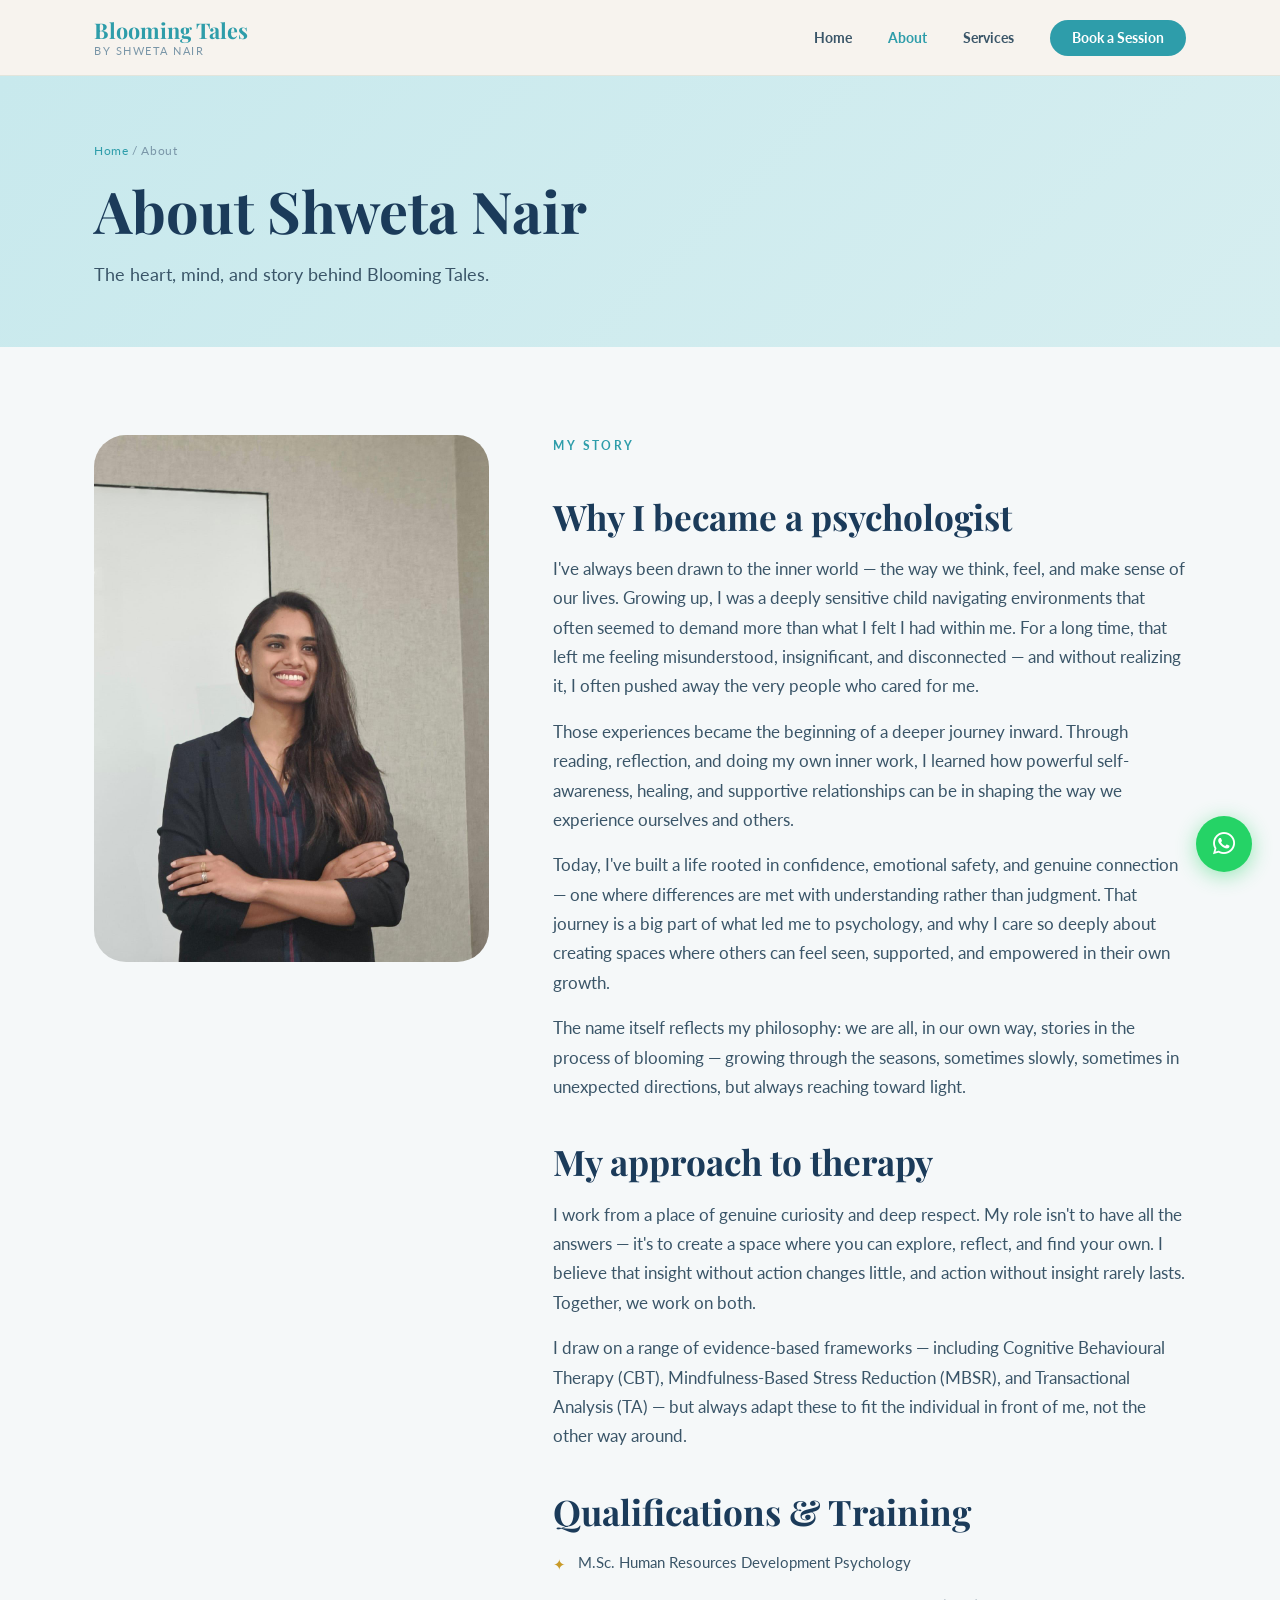
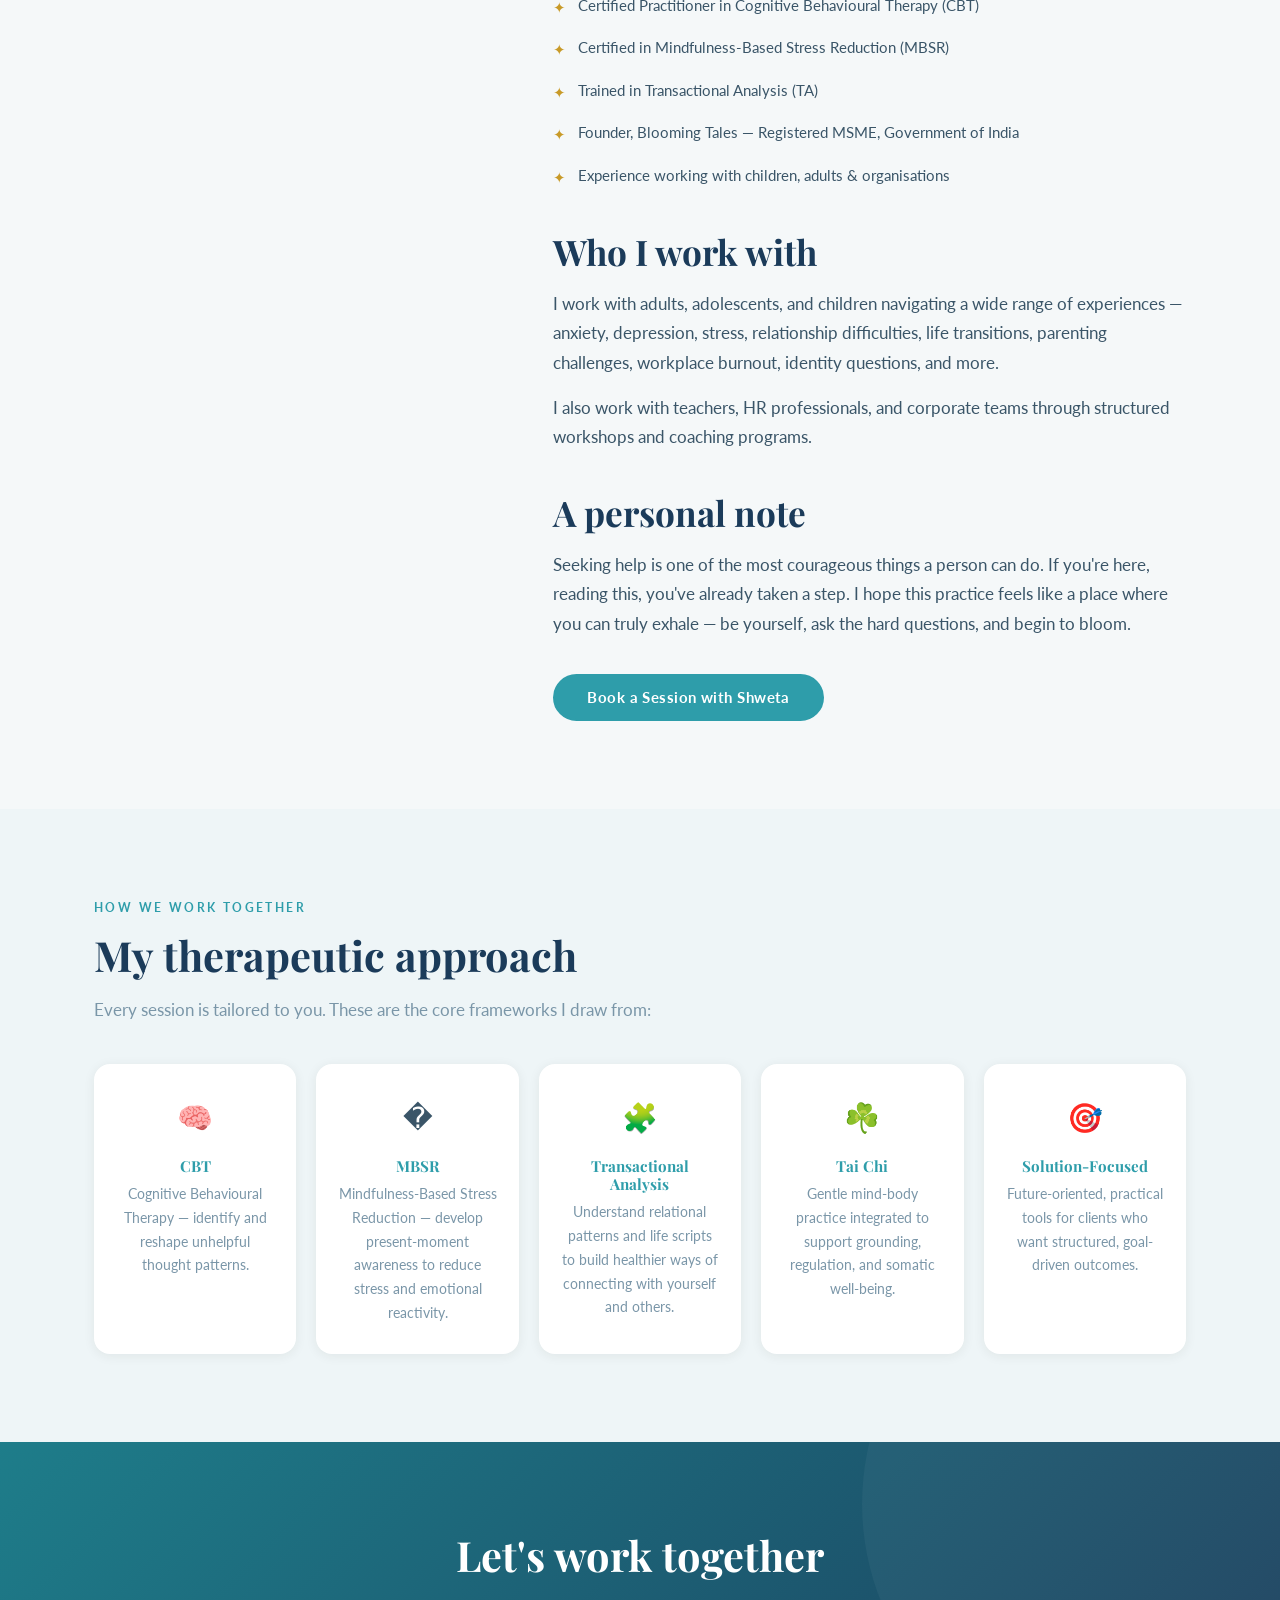
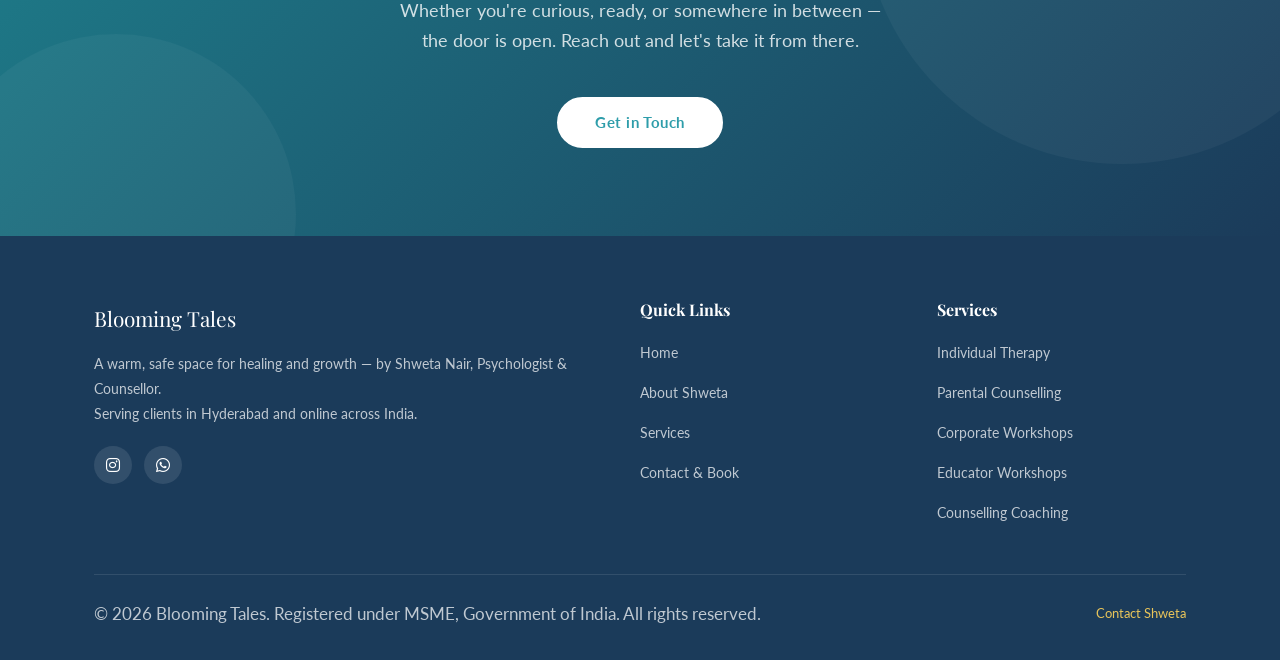
==== commit 91f48259: "Add files via upload" ====
--- a/about.html
+++ b/about.html
@@ -63,14 +63,7 @@
 
         <!-- Sticky photo column -->
         <div class="about-full-photo" role="img" aria-label="Shweta Nair">
-          <!--
-            TO UPDATE: Replace with:
-            <img src="images/shweta-about.jpg" alt="Shweta Nair, Psychologist and founder of Blooming Tales" />
-          -->
-          <div class="about-full-photo-placeholder">
-            <div class="icon">👩‍⚕️</div>
-            <p>Add your photo here</p>
-          </div>
+          <img src="images/about.jpg" alt="Shweta Nair, Psychologist and founder of Blooming Tales" />
         </div>
 
         <!-- Content column -->
